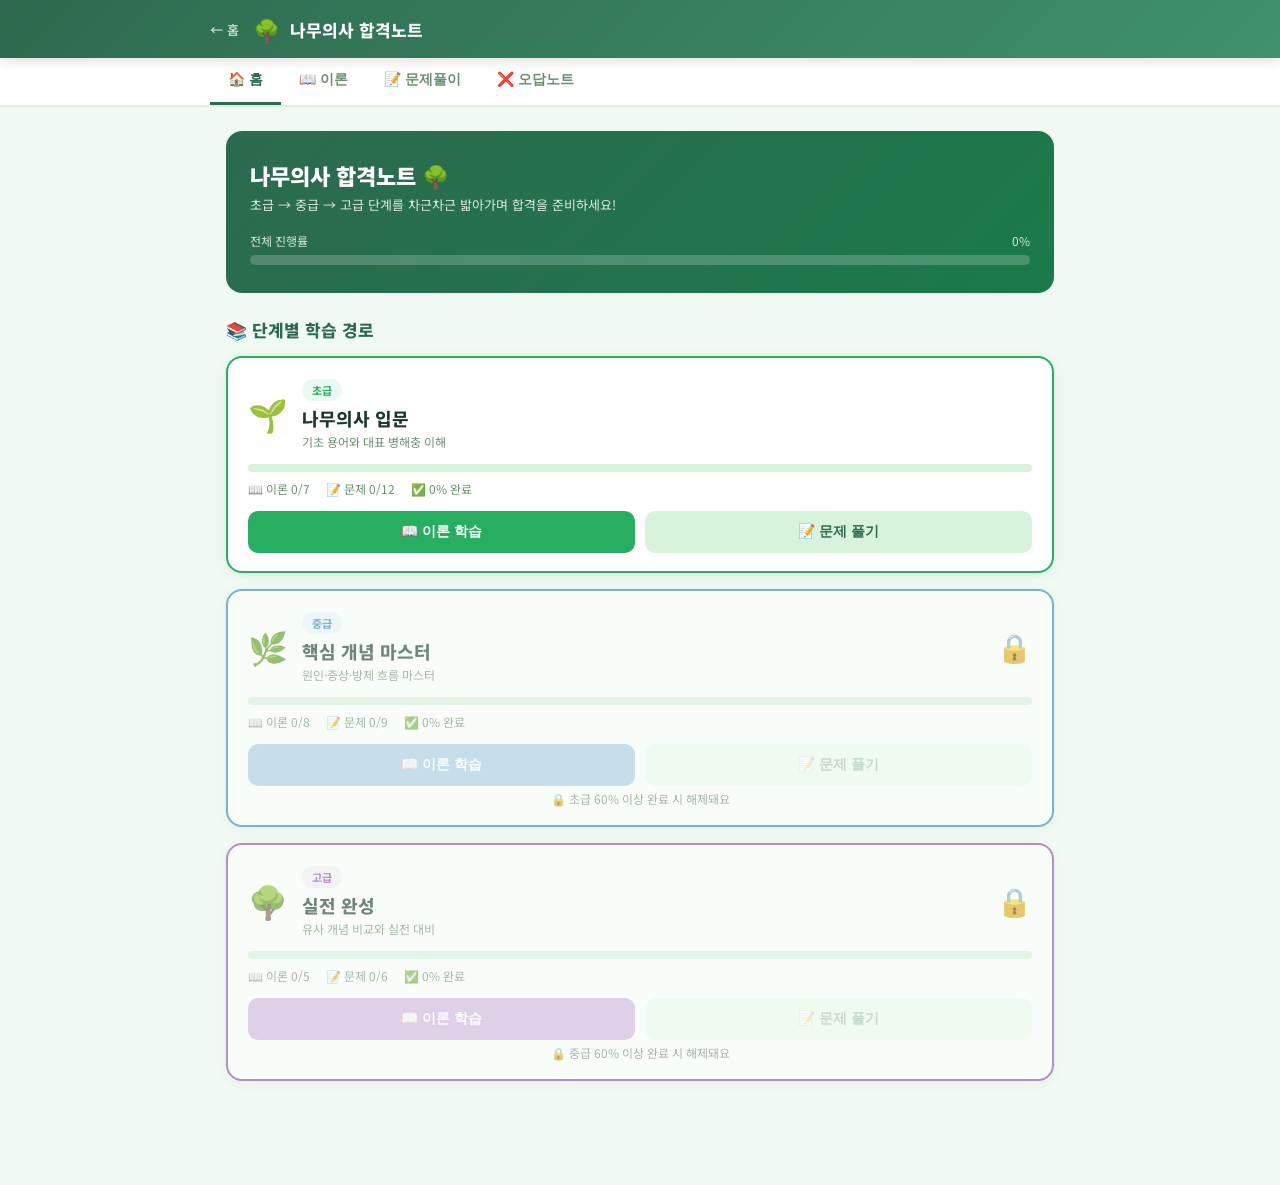
==== 나무의사/index.html @ 8e99fa30 "사이트 구조 개편: 허브 페이지 + 식물보호기능사 추가" ====
<!DOCTYPE html>
<html lang="ko">
<head>
  <meta charset="UTF-8">
  <meta name="viewport" content="width=device-width, initial-scale=1.0">
  <title>나무의사 합격노트 🌳</title>
  <link rel="preconnect" href="https://fonts.googleapis.com">
  <link rel="preconnect" href="https://fonts.gstatic.com" crossorigin>
  <link href="https://fonts.googleapis.com/css2?family=Noto+Sans+KR:wght@400;500;600;700;800;900&display=swap" rel="stylesheet">
  <link rel="stylesheet" href="styles.css">
</head>
<body>

<header>
  <div class="header-inner">
    <a href="../index.html" style="color:rgba(255,255,255,0.75);font-size:13px;font-weight:600;text-decoration:none;margin-right:4px">← 홈</a>
    <span class="logo">🌳</span>
    <h1>나무의사 합격노트</h1>
  </div>
</header>

<nav>
  <div class="nav-inner">
    <button data-page="home" class="active">🏠 홈</button>
    <button data-page="theory">📖 이론</button>
    <button data-page="quiz">📝 문제풀이</button>
    <button data-page="wrong">❌ 오답노트</button>
  </div>
</nav>

<main>

  <!-- ══ 홈 ══ -->
  <div id="page-home" class="page active">
    <div class="home-hero">
      <h2>나무의사 합격노트 🌳</h2>
      <p>초급 → 중급 → 고급 단계를 차근차근 밟아가며 합격을 준비하세요!</p>
      <div class="total-progress-wrap">
        <div class="total-progress-label">
          <span>전체 진행률</span>
          <span id="total-progress-pct">0%</span>
        </div>
        <div class="total-progress-bar">
          <div class="total-progress-fill" id="total-progress-fill" style="width:0%"></div>
        </div>
      </div>
    </div>

    <div class="section-title">📚 단계별 학습 경로</div>
    <div class="stages-grid" id="stages-grid"></div>
  </div>

  <!-- ══ 이론 ══ -->
  <div id="page-theory" class="page">
    <div id="theory-list-view">
      <div class="section-title">📖 이론 정리</div>
      <div class="filter-bar" id="theory-filter-bar"></div>
      <div class="theory-list" id="theory-list"></div>
    </div>
    <div id="theory-detail-view" style="display:none"></div>
  </div>

  <!-- ══ 문제풀이 ══ -->
  <div id="page-quiz" class="page">

    <div id="quiz-setup">
      <div class="section-title">📝 난이도 선택</div>
      <div class="quiz-level-tabs">
        <div class="quiz-level-tab sel-초급" data-level="초급" onclick="selectQuizLevel('초급')">
          <span class="tab-icon">🌱</span>초급
          <span class="tab-count">0문제</span>
        </div>
        <div class="quiz-level-tab" data-level="중급" onclick="selectQuizLevel('중급')">
          <span class="tab-icon">🌿</span>중급
          <span class="tab-count">0문제</span>
        </div>
        <div class="quiz-level-tab" data-level="고급" onclick="selectQuizLevel('고급')">
          <span class="tab-icon">🌳</span>고급
          <span class="tab-count">0문제</span>
        </div>
        <div class="quiz-level-tab" data-level="전체" onclick="selectQuizLevel('전체')">
          <span class="tab-icon">📚</span>전체
          <span class="tab-count">0문제</span>
        </div>
      </div>

      <div class="section-title">⚡ 풀이 방식</div>
      <div class="quiz-mode-grid">
        <div class="quiz-mode-btn" onclick="selectQuizMode('random', this)">
          <span class="mode-icon">🎲</span>
          <div class="mode-title">랜덤 10문제</div>
          <div class="mode-desc">무작위 출제</div>
        </div>
        <div class="quiz-mode-btn" onclick="selectQuizMode('all', this)">
          <span class="mode-icon">📚</span>
          <div class="mode-title">전체 풀기</div>
          <div class="mode-desc">선택 레벨 전체</div>
        </div>
        <div class="quiz-mode-btn" onclick="selectQuizMode('wrong', this)">
          <span class="mode-icon">❌</span>
          <div class="mode-title">오답만</div>
          <div class="mode-desc">틀린 문제 복습</div>
        </div>
      </div>

      <button id="start-quiz-btn" class="start-quiz-btn" onclick="startQuiz()" disabled>
        문제풀이 시작 →
      </button>
    </div>

    <!-- 문제 풀기 화면 -->
    <div id="quiz-player" class="quiz-player">
      <div class="quiz-progress-bar">
        <div class="quiz-progress-fill" id="quiz-progress-fill" style="width:0%"></div>
      </div>
      <div style="background:var(--white);border-radius:var(--radius);padding:22px;box-shadow:var(--shadow)">
        <div class="quiz-meta">
          <div style="display:flex;gap:8px;align-items:center">
            <span class="quiz-subject-tag" id="quiz-subject-tag"></span>
            <span id="quiz-level-tag" class="quiz-level-tag-small"></span>
          </div>
          <span class="quiz-num" id="quiz-num"></span>
        </div>
        <div class="quiz-question" id="quiz-question-text"></div>
        <div id="quiz-choices"></div>
        <div id="quiz-result-panel" class="quiz-result-panel"></div>
        <div class="quiz-action-row" id="quiz-action-row" style="display:none">
          <button class="view-theory-btn" id="view-theory-btn" style="display:none">📖 이론 보기</button>
          <button class="quiz-next-btn" id="quiz-next-btn">다음 문제 →</button>
        </div>
      </div>
    </div>

    <!-- 결과 화면 -->
    <div id="quiz-finish" class="quiz-finish">
      <div class="finish-card">
        <div class="finish-score" id="finish-score">0/0</div>
        <div class="finish-label" id="finish-pct">정답률 0%</div>
        <div class="finish-msg" id="finish-msg"></div>
        <div class="finish-actions">
          <button class="finish-btn primary" onclick="retryQuiz()">🔄 다시 풀기</button>
          <button class="finish-btn secondary" onclick="goTo('wrong');renderWrongNote()">❌ 오답 확인</button>
          <button class="finish-btn secondary" onclick="goTo('quiz');renderQuizSetup()">← 문제 선택</button>
        </div>
      </div>
    </div>

  </div>

  <!-- ══ 오답노트 ══ -->
  <div id="page-wrong" class="page">
    <div class="section-title">
      ❌ 오답노트
      <span id="wrong-count-badge" style="background:var(--wrong-bg);color:var(--wrong);font-size:12px;padding:3px 10px;border-radius:20px;font-weight:700"></span>
    </div>
    <div id="wrong-note-list"></div>
  </div>

</main>

<div id="toast" class="toast"></div>

<script src="data/theories.js"></script>
<script src="data/questions.js"></script>
<script src="app.js"></script>
</body>
</html>
---- 나무의사/styles.css ----
:root {
  --green-dark: #2d6a4f;
  --green-mid: #40916c;
  --green-light: #74c69d;
  --green-pale: #d8f3dc;
  --green-bg: #f0faf3;
  --text-dark: #1b3a2d;
  --text-mid: #40514e;
  --text-light: #6b8f71;
  --white: #ffffff;
  --shadow: 0 2px 12px rgba(45,106,79,0.10);
  --shadow-hover: 0 6px 24px rgba(45,106,79,0.18);
  --radius: 16px;
  --radius-sm: 10px;
  --correct: #2d6a4f;
  --wrong: #c0392b;
  --correct-bg: #d8f3dc;
  --wrong-bg: #fde8e8;
  --beginner: #27ae60;
  --intermediate: #2980b9;
  --advanced: #8e44ad;
  --beginner-bg: #eafaf1;
  --intermediate-bg: #ebf5fb;
  --advanced-bg: #f5eef8;
}

* { box-sizing: border-box; margin: 0; padding: 0; }

body {
  font-family: 'Noto Sans KR', sans-serif;
  background: var(--green-bg);
  color: var(--text-dark);
  min-height: 100vh;
}

/* ── Header ── */
header {
  background: linear-gradient(135deg, var(--green-dark) 0%, var(--green-mid) 100%);
  color: var(--white);
  padding: 0 24px;
  position: sticky;
  top: 0;
  z-index: 100;
  box-shadow: 0 2px 12px rgba(0,0,0,0.15);
}
.header-inner {
  max-width: 860px;
  margin: 0 auto;
  display: flex;
  align-items: center;
  gap: 10px;
  height: 58px;
}
.logo { font-size: 22px; }
header h1 { font-size: 17px; font-weight: 800; flex: 1; }

/* ── Nav ── */
nav {
  background: var(--white);
  border-bottom: 2px solid var(--green-pale);
  position: sticky;
  top: 58px;
  z-index: 99;
}
.nav-inner {
  max-width: 860px;
  margin: 0 auto;
  display: flex;
  overflow-x: auto;
  scrollbar-width: none;
}
.nav-inner::-webkit-scrollbar { display: none; }
nav button {
  padding: 13px 18px;
  border: none;
  background: none;
  color: var(--text-light);
  font-size: 14px;
  font-weight: 600;
  cursor: pointer;
  border-bottom: 3px solid transparent;
  transition: all .2s;
  white-space: nowrap;
}
nav button:hover { color: var(--green-mid); }
nav button.active { color: var(--green-dark); border-bottom-color: var(--green-dark); font-weight: 800; }

/* ── Main ── */
main { max-width: 860px; margin: 0 auto; padding: 24px 16px 80px; }
.page { display: none; }
.page.active { display: block; }

/* ── Section Title ── */
.section-title {
  font-size: 17px;
  font-weight: 800;
  color: var(--green-dark);
  margin-bottom: 14px;
  display: flex;
  align-items: center;
  gap: 8px;
}

/* ══════════════════════════════════
   HOME - 단계 진행
══════════════════════════════════ */
.home-hero {
  background: linear-gradient(135deg, var(--green-dark) 0%, #1a7a4a 100%);
  color: var(--white);
  border-radius: var(--radius);
  padding: 28px 24px;
  margin-bottom: 24px;
}
.home-hero h2 { font-size: 22px; font-weight: 900; margin-bottom: 4px; }
.home-hero p { opacity: .85; font-size: 13px; margin-bottom: 18px; }

.total-progress-wrap { margin-top: 4px; }
.total-progress-label { display: flex; justify-content: space-between; font-size: 12px; opacity: .8; margin-bottom: 6px; }
.total-progress-bar { background: rgba(255,255,255,0.2); border-radius: 10px; height: 10px; overflow: hidden; }
.total-progress-fill { background: var(--green-light); height: 100%; border-radius: 10px; transition: width .4s; }

/* 단계 카드들 */
.stages-grid { display: flex; flex-direction: column; gap: 16px; margin-bottom: 24px; }

.stage-card {
  background: var(--white);
  border-radius: var(--radius);
  box-shadow: var(--shadow);
  overflow: hidden;
  transition: box-shadow .2s, transform .2s;
  border: 2px solid transparent;
}
.stage-card:not(.locked):hover { box-shadow: var(--shadow-hover); transform: translateY(-2px); }
.stage-card.locked { opacity: .6; }
.stage-card.beginner { border-color: var(--beginner); }
.stage-card.intermediate { border-color: var(--intermediate); }
.stage-card.advanced { border-color: var(--advanced); }

.stage-header {
  padding: 18px 20px 14px;
  display: flex;
  align-items: center;
  gap: 14px;
}
.stage-icon { font-size: 32px; }
.stage-info { flex: 1; }
.stage-badge {
  display: inline-block;
  padding: 3px 10px;
  border-radius: 20px;
  font-size: 11px;
  font-weight: 700;
  margin-bottom: 4px;
}
.beginner .stage-badge { background: var(--beginner-bg); color: var(--beginner); }
.intermediate .stage-badge { background: var(--intermediate-bg); color: var(--intermediate); }
.advanced .stage-badge { background: var(--advanced-bg); color: var(--advanced); }

.stage-title { font-size: 18px; font-weight: 800; color: var(--text-dark); }
.stage-desc { font-size: 12px; color: var(--text-light); margin-top: 2px; }
.stage-lock-icon { font-size: 28px; }

.stage-body { padding: 0 20px 18px; }
.stage-progress-bar { background: var(--green-pale); border-radius: 8px; height: 8px; margin-bottom: 8px; overflow: hidden; }
.stage-progress-fill { height: 100%; border-radius: 8px; transition: width .4s; }
.beginner .stage-progress-fill { background: var(--beginner); }
.intermediate .stage-progress-fill { background: var(--intermediate); }
.advanced .stage-progress-fill { background: var(--advanced); }

.stage-stats { display: flex; gap: 16px; font-size: 12px; color: var(--text-light); margin-bottom: 14px; }
.stage-stats span { display: flex; align-items: center; gap: 4px; }

.stage-actions { display: flex; gap: 10px; }
.stage-btn {
  flex: 1;
  padding: 12px;
  border-radius: var(--radius-sm);
  border: none;
  font-size: 14px;
  font-weight: 700;
  cursor: pointer;
  transition: all .2s;
}
.stage-btn.primary-btn { color: var(--white); }
.beginner .stage-btn.primary-btn { background: var(--beginner); }
.intermediate .stage-btn.primary-btn { background: var(--intermediate); }
.advanced .stage-btn.primary-btn { background: var(--advanced); }
.stage-btn.secondary-btn { background: var(--green-pale); color: var(--green-dark); }
.stage-btn:hover { opacity: .88; transform: translateY(-1px); }
.stage-btn:disabled { opacity: .4; cursor: not-allowed; transform: none; }

.unlock-hint { font-size: 12px; color: var(--text-light); text-align: center; margin-top: 4px; }

/* ══════════════════════════════════
   THEORY
══════════════════════════════════ */
.filter-bar { display: flex; gap: 8px; flex-wrap: wrap; margin-bottom: 16px; }
.filter-btn {
  padding: 6px 14px;
  border: 2px solid var(--green-pale);
  border-radius: 20px;
  background: var(--white);
  color: var(--text-mid);
  font-size: 12px;
  font-weight: 700;
  cursor: pointer;
  transition: all .18s;
}
.filter-btn:hover, .filter-btn.active { background: var(--green-dark); color: var(--white); border-color: var(--green-dark); }
.filter-btn.level-btn-초급.active { background: var(--beginner); border-color: var(--beginner); }
.filter-btn.level-btn-중급.active { background: var(--intermediate); border-color: var(--intermediate); }
.filter-btn.level-btn-고급.active { background: var(--advanced); border-color: var(--advanced); }

.theory-list { display: flex; flex-direction: column; gap: 10px; }
.theory-card {
  background: var(--white);
  border-radius: var(--radius);
  padding: 18px 20px;
  box-shadow: var(--shadow);
  cursor: pointer;
  border-left: 5px solid var(--green-light);
  transition: all .2s;
  display: flex;
  align-items: flex-start;
  gap: 14px;
}
.theory-card.read { border-left-color: var(--green-light); }
.theory-card.level-초급 { border-left-color: var(--beginner); }
.theory-card.level-중급 { border-left-color: var(--intermediate); }
.theory-card.level-고급 { border-left-color: var(--advanced); }
.theory-card:hover { box-shadow: var(--shadow-hover); transform: translateX(3px); }
.theory-card-info { flex: 1; }
.theory-card-meta { display: flex; gap: 8px; align-items: center; margin-bottom: 5px; }
.level-tag {
  font-size: 10px;
  font-weight: 700;
  padding: 2px 8px;
  border-radius: 20px;
}
.level-tag.초급 { background: var(--beginner-bg); color: var(--beginner); }
.level-tag.중급 { background: var(--intermediate-bg); color: var(--intermediate); }
.level-tag.고급 { background: var(--advanced-bg); color: var(--advanced); }
.subject-tag-small { font-size: 10px; color: var(--text-light); font-weight: 600; }
.theory-card-title { font-size: 16px; font-weight: 700; margin-bottom: 4px; }
.theory-card-summary { font-size: 12px; color: var(--text-light); }
.theory-card-keywords { display: flex; gap: 6px; flex-wrap: wrap; margin-top: 8px; }
.keyword-tag { background: var(--green-pale); color: var(--green-dark); border-radius: 20px; padding: 2px 9px; font-size: 10px; font-weight: 600; }
.read-badge { font-size: 14px; }

/* Theory Detail */
.back-btn {
  display: inline-flex; align-items: center; gap: 6px;
  background: none; border: none;
  color: var(--green-dark); font-size: 14px; font-weight: 600;
  cursor: pointer; padding: 8px 0; margin-bottom: 16px;
}
.back-btn:hover { color: var(--green-mid); }

.theory-detail-card { background: var(--white); border-radius: var(--radius); padding: 28px; box-shadow: var(--shadow); }
.theory-detail-meta { display: flex; gap: 8px; align-items: center; margin-bottom: 8px; }
.theory-detail-title { font-size: 22px; font-weight: 800; margin-bottom: 20px; }

.illustration-wrap { margin-bottom: 20px; display: flex; justify-content: center; }

.theory-section { margin-bottom: 20px; }
.theory-section h4 {
  font-size: 13px; font-weight: 700; color: var(--green-dark);
  background: var(--green-pale); padding: 6px 12px;
  border-radius: var(--radius-sm); margin-bottom: 10px; display: inline-block;
}
.theory-section ul { padding-left: 18px; }
.theory-section li { margin-bottom: 6px; font-size: 14px; line-height: 1.7; color: var(--text-mid); }
.theory-section p { font-size: 14px; line-height: 1.7; color: var(--text-mid); }
.formula {
  background: var(--green-pale); border-left: 4px solid var(--green-mid);
  padding: 12px 16px; border-radius: 0 var(--radius-sm) var(--radius-sm) 0;
  font-family: monospace; font-size: 14px; color: var(--green-dark); font-weight: 600;
}
.compare-table { width: 100%; border-collapse: collapse; font-size: 13px; margin-top: 8px; }
.compare-table th { background: var(--green-dark); color: var(--white); padding: 10px 12px; text-align: left; font-weight: 700; }
.compare-table td { padding: 9px 12px; border-bottom: 1px solid var(--green-pale); color: var(--text-mid); }
.compare-table tr:hover td { background: var(--green-bg); }

.related-quiz-btn {
  display: inline-flex; align-items: center; gap: 8px;
  margin-top: 24px; background: var(--green-dark);
  color: var(--white); border: none; border-radius: var(--radius-sm);
  padding: 12px 22px; font-size: 14px; font-weight: 700;
  cursor: pointer; transition: all .2s;
}
.related-quiz-btn:hover { background: var(--green-mid); }

/* ══════════════════════════════════
   QUIZ
══════════════════════════════════ */
/* Setup */
.quiz-level-tabs { display: flex; gap: 8px; margin-bottom: 20px; flex-wrap: wrap; }
.quiz-level-tab {
  flex: 1; min-width: 100px;
  padding: 14px 12px; border-radius: var(--radius-sm);
  border: 2px solid var(--green-pale); background: var(--white);
  text-align: center; cursor: pointer; transition: all .2s;
  font-size: 14px; font-weight: 700; color: var(--text-mid);
}
.quiz-level-tab.sel-초급 { background: var(--beginner-bg); border-color: var(--beginner); color: var(--beginner); }
.quiz-level-tab.sel-중급 { background: var(--intermediate-bg); border-color: var(--intermediate); color: var(--intermediate); }
.quiz-level-tab.sel-고급 { background: var(--advanced-bg); border-color: var(--advanced); color: var(--advanced); }
.quiz-level-tab.sel-전체 { background: var(--green-pale); border-color: var(--green-dark); color: var(--green-dark); }
.quiz-level-tab .tab-icon { font-size: 22px; display: block; margin-bottom: 4px; }
.quiz-level-tab .tab-count { font-size: 11px; opacity: .7; display: block; margin-top: 2px; font-weight: 400; }

.quiz-mode-grid { display: grid; grid-template-columns: repeat(auto-fill, minmax(150px,1fr)); gap: 10px; margin-bottom: 20px; }
.quiz-mode-btn {
  background: var(--white); border: 2px solid var(--green-pale);
  border-radius: var(--radius-sm); padding: 16px 12px;
  cursor: pointer; text-align: center; transition: all .2s;
}
.quiz-mode-btn:hover, .quiz-mode-btn.selected { border-color: var(--green-dark); background: var(--green-pale); }
.quiz-mode-btn .mode-icon { font-size: 26px; margin-bottom: 8px; display: block; }
.quiz-mode-btn .mode-title { font-size: 13px; font-weight: 700; color: var(--green-dark); }
.quiz-mode-btn .mode-desc { font-size: 11px; color: var(--text-light); margin-top: 3px; }

.start-quiz-btn {
  width: 100%; background: var(--green-dark); color: var(--white);
  border: none; border-radius: var(--radius); padding: 16px;
  font-size: 16px; font-weight: 800; cursor: pointer; transition: all .2s;
}
.start-quiz-btn:hover { background: var(--green-mid); }
.start-quiz-btn:disabled { opacity: .4; cursor: not-allowed; }

/* Player */
.quiz-player { display: none; }
.quiz-player.active { display: block; }

.quiz-progress-bar { background: var(--green-pale); border-radius: 10px; height: 8px; margin-bottom: 20px; overflow: hidden; }
.quiz-progress-fill { height: 100%; border-radius: 10px; transition: width .3s; background: var(--green-mid); }

.quiz-meta { display: flex; justify-content: space-between; align-items: center; margin-bottom: 6px; }
.quiz-subject-tag { background: var(--green-pale); color: var(--green-dark); border-radius: 20px; padding: 4px 12px; font-size: 11px; font-weight: 700; }
.quiz-level-tag-small { border-radius: 20px; padding: 4px 10px; font-size: 11px; font-weight: 700; }
.quiz-level-tag-small.초급 { background: var(--beginner-bg); color: var(--beginner); }
.quiz-level-tag-small.중급 { background: var(--intermediate-bg); color: var(--intermediate); }
.quiz-level-tag-small.고급 { background: var(--advanced-bg); color: var(--advanced); }
.quiz-num { font-size: 12px; color: var(--text-light); font-weight: 600; }

.quiz-question {
  font-size: 16px; font-weight: 700; line-height: 1.65;
  color: var(--text-dark); margin-bottom: 20px; padding: 18px;
  background: var(--green-bg); border-radius: var(--radius-sm);
  border-left: 4px solid var(--green-mid);
}

/* O/X 버튼 */
.ox-choices { display: grid; grid-template-columns: 1fr 1fr; gap: 12px; margin-bottom: 4px; }
.ox-btn {
  border: 3px solid var(--green-pale); border-radius: var(--radius);
  padding: 24px; text-align: center; cursor: pointer;
  font-size: 36px; font-weight: 900; background: var(--white);
  transition: all .2s;
}
.ox-btn:hover:not(:disabled) { transform: scale(1.04); }
.ox-btn.ox-o { color: #e74c3c; }
.ox-btn.ox-x { color: #2980b9; }
.ox-btn.ox-o:hover:not(:disabled) { border-color: #e74c3c; background: #fde8e8; }
.ox-btn.ox-x:hover:not(:disabled) { border-color: #2980b9; background: #ebf5fb; }
.ox-btn.correct { background: var(--correct-bg) !important; border-color: var(--correct) !important; }
.ox-btn.wrong { background: var(--wrong-bg) !important; border-color: var(--wrong) !important; }
.ox-btn:disabled { cursor: default; }

/* 일반 선택지 */
.choices { display: flex; flex-direction: column; gap: 9px; }
.choice-btn {
  background: var(--white); border: 2px solid var(--green-pale);
  border-radius: var(--radius-sm); padding: 13px 16px;
  text-align: left; cursor: pointer; font-size: 14px; color: var(--text-mid);
  transition: all .18s; display: flex; align-items: flex-start;
  gap: 10px; line-height: 1.5;
}
.choice-btn:hover:not(:disabled) { border-color: var(--green-mid); background: var(--green-pale); }
.choice-num {
  background: var(--green-pale); color: var(--green-dark); border-radius: 50%;
  width: 24px; height: 24px; display: flex; align-items: center; justify-content: center;
  font-size: 12px; font-weight: 700; flex-shrink: 0; margin-top: 1px;
}
.choice-btn.correct { background: var(--correct-bg); border-color: var(--correct); color: var(--correct); }
.choice-btn.correct .choice-num { background: var(--correct); color: var(--white); }
.choice-btn.wrong { background: var(--wrong-bg); border-color: var(--wrong); color: var(--wrong); }
.choice-btn.wrong .choice-num { background: var(--wrong); color: var(--white); }
.choice-btn:disabled { cursor: default; }

/* Result panel */
.quiz-result-panel { display: none; margin-top: 18px; padding: 18px; border-radius: var(--radius-sm); }
.quiz-result-panel.correct { background: var(--correct-bg); border: 2px solid var(--correct); }
.quiz-result-panel.wrong { background: var(--wrong-bg); border: 2px solid var(--wrong); }
.quiz-result-panel.active { display: block; }
.result-label { font-size: 16px; font-weight: 800; margin-bottom: 8px; }
.result-label.correct { color: var(--correct); }
.result-label.wrong { color: var(--wrong); }
.result-explanation { font-size: 14px; line-height: 1.7; color: var(--text-mid); }

.quiz-action-row { display: flex; gap: 10px; margin-top: 14px; flex-wrap: wrap; }
.quiz-next-btn { flex: 1; min-width: 120px; background: var(--green-dark); color: var(--white); border: none; border-radius: var(--radius-sm); padding: 13px; font-size: 15px; font-weight: 700; cursor: pointer; transition: all .2s; }
.quiz-next-btn:hover { background: var(--green-mid); }
.view-theory-btn { background: var(--white); border: 2px solid var(--green-mid); color: var(--green-dark); border-radius: var(--radius-sm); padding: 13px 14px; font-size: 13px; font-weight: 600; cursor: pointer; transition: all .2s; }
.view-theory-btn:hover { background: var(--green-pale); }

/* Finish */
.quiz-finish { display: none; text-align: center; }
.quiz-finish.active { display: block; }
.finish-card { background: var(--white); border-radius: var(--radius); padding: 40px 24px; box-shadow: var(--shadow); }
.finish-score { font-size: 56px; font-weight: 900; color: var(--green-dark); }
.finish-label { font-size: 16px; color: var(--text-light); margin-bottom: 8px; }
.finish-msg { font-size: 14px; color: var(--text-mid); margin-bottom: 28px; line-height: 1.6; }
.finish-actions { display: flex; gap: 10px; justify-content: center; flex-wrap: wrap; }
.finish-btn { padding: 12px 24px; border-radius: var(--radius-sm); font-size: 14px; font-weight: 700; cursor: pointer; border: 2px solid var(--green-dark); transition: all .2s; }
.finish-btn.primary { background: var(--green-dark); color: var(--white); }
.finish-btn.primary:hover { background: var(--green-mid); border-color: var(--green-mid); }
.finish-btn.secondary { background: var(--white); color: var(--green-dark); }
.finish-btn.secondary:hover { background: var(--green-pale); }

/* ══════════════════════════════════
   WRONG NOTE
══════════════════════════════════ */
.wrong-note-empty { text-align: center; padding: 60px 20px; color: var(--text-light); }
.wrong-note-empty .empty-icon { font-size: 52px; margin-bottom: 12px; }

.wrong-note-list { display: flex; flex-direction: column; gap: 12px; }
.wrong-note-card { background: var(--white); border-radius: var(--radius); padding: 18px 20px; box-shadow: var(--shadow); border-left: 5px solid var(--wrong); }
.wrong-note-meta { display: flex; justify-content: space-between; align-items: center; margin-bottom: 10px; flex-wrap: wrap; gap: 6px; }
.wrong-note-subject { background: var(--wrong-bg); color: var(--wrong); border-radius: 20px; padding: 3px 10px; font-size: 11px; font-weight: 700; }
.wrong-note-date { font-size: 11px; color: var(--text-light); }
.wrong-note-q { font-size: 14px; font-weight: 600; color: var(--text-dark); margin-bottom: 8px; line-height: 1.5; }
.wrong-note-answers { font-size: 13px; color: var(--text-mid); line-height: 1.7; }
.retry-btn { display: inline-flex; align-items: center; gap: 6px; margin-top: 12px; background: none; border: 2px solid var(--green-mid); color: var(--green-dark); border-radius: var(--radius-sm); padding: 7px 14px; font-size: 13px; font-weight: 700; cursor: pointer; transition: all .18s; }
.retry-btn:hover { background: var(--green-pale); }
.clear-wrong-btn { background: var(--white); border: 2px solid var(--wrong); color: var(--wrong); border-radius: var(--radius-sm); padding: 9px 18px; font-size: 13px; font-weight: 700; cursor: pointer; transition: all .2s; margin-bottom: 16px; }
.clear-wrong-btn:hover { background: var(--wrong-bg); }

/* ── Toast ── */
.toast {
  position: fixed; bottom: 24px; left: 50%;
  transform: translateX(-50%) translateY(20px);
  background: var(--text-dark); color: var(--white);
  padding: 12px 24px; border-radius: 30px;
  font-size: 14px; font-weight: 600; opacity: 0;
  transition: all .3s; z-index: 999; pointer-events: none; white-space: nowrap;
}
.toast.show { opacity: 1; transform: translateX(-50%) translateY(0); }

/* ── Responsive ── */
@media (max-width: 500px) {
  .quiz-level-tabs { gap: 6px; }
  .quiz-level-tab { min-width: 70px; font-size: 12px; }
  .finish-score { font-size: 44px; }
  .ox-btn { font-size: 28px; padding: 18px; }
}
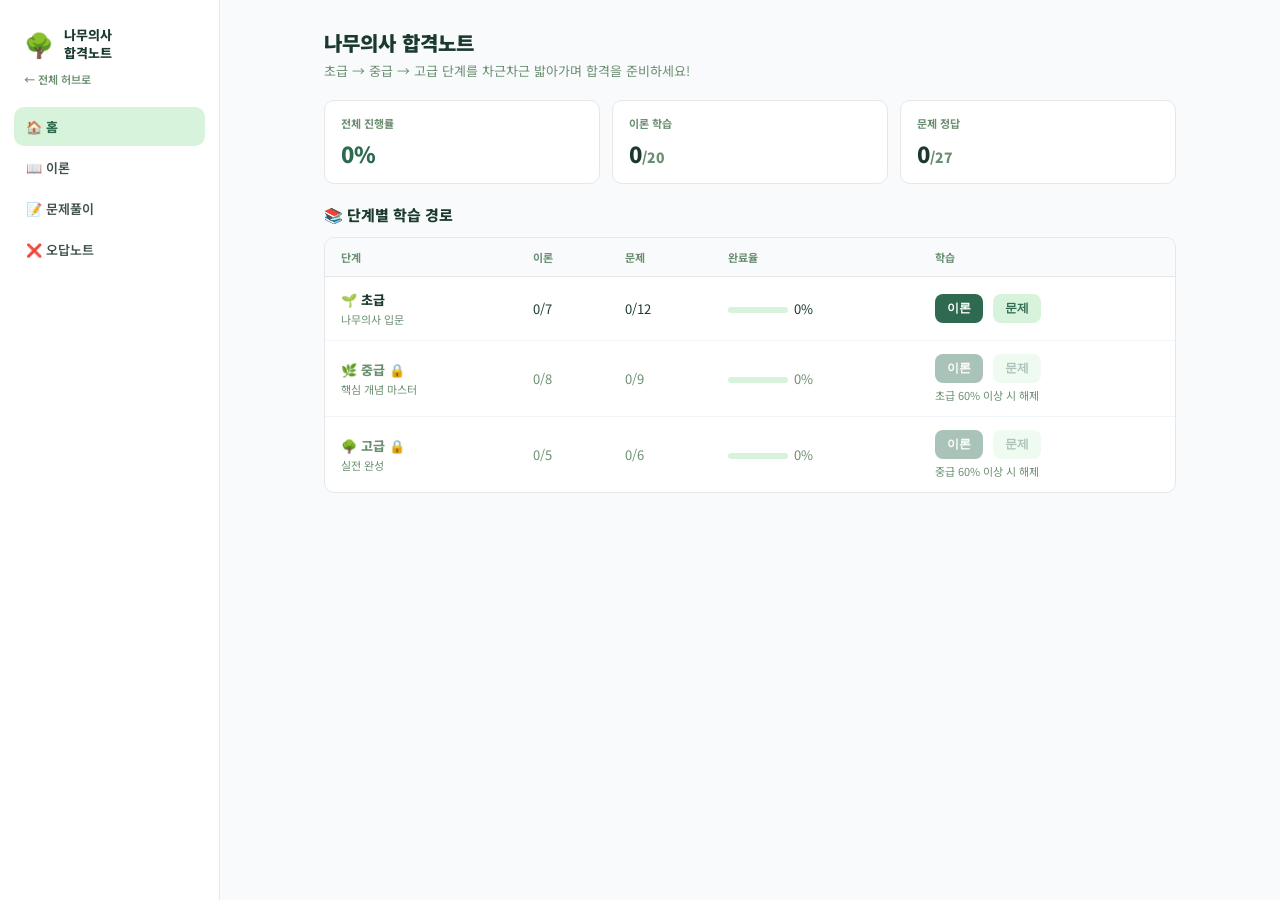
==== commit 59ba7f45: "전 사이트 대시보드 스타일 리디자인 (좌측 사이드바 + 담담한 화이트 배경 + 표 중심 통계) 허브·기능사·산업기사·나무의사 4개 화면 모두 상단 헤더/네비 → 좌측 사이드바로 전" ====
--- a/나무의사/index.html
+++ b/나무의사/index.html
@@ -11,43 +11,31 @@
 </head>
 <body>
 
-<header>
-  <div class="header-inner">
-    <a href="../index.html" style="color:rgba(255,255,255,0.75);font-size:13px;font-weight:600;text-decoration:none;margin-right:4px">← 홈</a>
-    <span class="logo">🌳</span>
-    <h1>나무의사 합격노트</h1>
-  </div>
-</header>
-
-<nav>
-  <div class="nav-inner">
+<div class="app-shell">
+<aside class="sidebar">
+  <div class="sidebar-brand"><span class="logo">🌳</span><span class="name">나무의사<br>합격노트</span></div>
+  <a class="sidebar-back" href="../index.html">← 전체 허브로</a>
+  <nav>
     <button data-page="home" class="active">🏠 홈</button>
     <button data-page="theory">📖 이론</button>
     <button data-page="quiz">📝 문제풀이</button>
     <button data-page="wrong">❌ 오답노트</button>
-  </div>
-</nav>
-
+  </nav>
+</aside>
+<div class="main-content">
 <main>
 
   <!-- ══ 홈 ══ -->
   <div id="page-home" class="page active">
-    <div class="home-hero">
-      <h2>나무의사 합격노트 🌳</h2>
+    <div class="page-title-row">
+      <h2>나무의사 합격노트</h2>
       <p>초급 → 중급 → 고급 단계를 차근차근 밟아가며 합격을 준비하세요!</p>
-      <div class="total-progress-wrap">
-        <div class="total-progress-label">
-          <span>전체 진행률</span>
-          <span id="total-progress-pct">0%</span>
-        </div>
-        <div class="total-progress-bar">
-          <div class="total-progress-fill" id="total-progress-fill" style="width:0%"></div>
-        </div>
-      </div>
     </div>
 
+    <div class="stat-row" id="stat-row"></div>
+
     <div class="section-title">📚 단계별 학습 경로</div>
-    <div class="stages-grid" id="stages-grid"></div>
+    <div id="stages-grid"></div>
   </div>
 
   <!-- ══ 이론 ══ -->
@@ -157,6 +145,8 @@
   </div>
 
 </main>
+</div>
+</div>
 
 <div id="toast" class="toast"></div>
 
--- a/나무의사/styles.css
+++ b/나무의사/styles.css
@@ -28,168 +28,131 @@
 
 body {
   font-family: 'Noto Sans KR', sans-serif;
-  background: var(--green-bg);
+  background: #f8fafc;
   color: var(--text-dark);
   min-height: 100vh;
 }
 
-/* ── Header ── */
-header {
-  background: linear-gradient(135deg, var(--green-dark) 0%, var(--green-mid) 100%);
-  color: var(--white);
-  padding: 0 24px;
+.logo { font-size: 22px; }
+
+/* ── App Shell: Sidebar Dashboard Layout ── */
+.app-shell { display: flex; min-height: 100vh; align-items: stretch; }
+
+.sidebar {
+  width: 220px;
+  flex-shrink: 0;
+  background: var(--white);
+  border-right: 1px solid #e5e7eb;
+  padding: 22px 14px;
+  display: flex;
+  flex-direction: column;
+  gap: 4px;
   position: sticky;
   top: 0;
-  z-index: 100;
-  box-shadow: 0 2px 12px rgba(0,0,0,0.15);
-}
-.header-inner {
-  max-width: 860px;
-  margin: 0 auto;
-  display: flex;
-  align-items: center;
-  gap: 10px;
-  height: 58px;
-}
-.logo { font-size: 22px; }
-header h1 { font-size: 17px; font-weight: 800; flex: 1; }
-
-/* ── Nav ── */
-nav {
-  background: var(--white);
-  border-bottom: 2px solid var(--green-pale);
-  position: sticky;
-  top: 58px;
-  z-index: 99;
-}
-.nav-inner {
-  max-width: 860px;
-  margin: 0 auto;
-  display: flex;
-  overflow-x: auto;
-  scrollbar-width: none;
-}
-.nav-inner::-webkit-scrollbar { display: none; }
-nav button {
-  padding: 13px 18px;
-  border: none;
-  background: none;
-  color: var(--text-light);
-  font-size: 14px;
-  font-weight: 600;
-  cursor: pointer;
-  border-bottom: 3px solid transparent;
-  transition: all .2s;
-  white-space: nowrap;
-}
-nav button:hover { color: var(--green-mid); }
-nav button.active { color: var(--green-dark); border-bottom-color: var(--green-dark); font-weight: 800; }
+  align-self: flex-start;
+  height: 100vh;
+  overflow-y: auto;
+}
+.sidebar-brand { display: flex; align-items: center; gap: 10px; padding: 4px 10px 6px; }
+.sidebar-brand .logo { font-size: 24px; }
+.sidebar-brand .name { font-size: 13px; font-weight: 800; color: var(--text-dark); line-height: 1.35; }
+.sidebar-back {
+  font-size: 11px; color: var(--text-light); text-decoration: none;
+  padding: 0 10px 16px; display: block; font-weight: 600;
+}
+.sidebar-back:hover { color: var(--green-dark); }
+.sidebar nav { display: flex; flex-direction: column; gap: 2px; }
+.sidebar nav button, .sidebar nav a {
+  display: flex; align-items: center; gap: 10px; width: 100%; text-align: left;
+  padding: 10px 12px; border-radius: var(--radius-sm); border: none; background: transparent;
+  font-family: inherit; font-size: 13px; font-weight: 600; color: var(--text-mid); cursor: pointer;
+  text-decoration: none; transition: background .15s, color .15s;
+}
+.sidebar nav button:hover, .sidebar nav a:hover { background: var(--green-bg); color: var(--green-dark); }
+.sidebar nav button.active { background: var(--green-pale); color: var(--green-dark); font-weight: 800; }
+
+.main-content { flex: 1; min-width: 0; }
 
 /* ── Main ── */
-main { max-width: 860px; margin: 0 auto; padding: 24px 16px 80px; }
+main { max-width: 900px; margin: 0 auto; padding: 28px 24px 80px; }
 .page { display: none; }
 .page.active { display: block; }
 
+.page-title-row { margin-bottom: 20px; }
+.page-title-row h2 { font-size: 20px; font-weight: 900; color: var(--text-dark); margin-bottom: 4px; }
+.page-title-row p { font-size: 13px; color: var(--text-light); }
+
 /* ── Section Title ── */
 .section-title {
-  font-size: 17px;
+  font-size: 15px;
   font-weight: 800;
-  color: var(--green-dark);
-  margin-bottom: 14px;
+  color: var(--text-dark);
+  margin-bottom: 12px;
   display: flex;
   align-items: center;
   gap: 8px;
 }
 
+.info-link-card {
+  display: flex; align-items: center; gap: 10px; background: var(--white);
+  border: 1px solid #e5e7eb; border-radius: var(--radius-sm); padding: 14px 18px;
+  margin-bottom: 20px; text-decoration: none; color: var(--text-dark); font-size: 13px; font-weight: 700;
+}
+.info-link-card span { margin-left: auto; color: var(--text-light); font-weight: 500; font-size: 12px; }
+.info-box {
+  background: var(--white); border: 1px solid #e5e7eb; border-radius: var(--radius-sm);
+  padding: 16px 18px; font-size: 13px; color: var(--text-mid); line-height: 1.8;
+}
+
 /* ══════════════════════════════════
-   HOME - 단계 진행
+   HOME - 통계 타일 + 단계 표
 ══════════════════════════════════ */
-.home-hero {
-  background: linear-gradient(135deg, var(--green-dark) 0%, #1a7a4a 100%);
-  color: var(--white);
-  border-radius: var(--radius);
-  padding: 28px 24px;
-  margin-bottom: 24px;
-}
-.home-hero h2 { font-size: 22px; font-weight: 900; margin-bottom: 4px; }
-.home-hero p { opacity: .85; font-size: 13px; margin-bottom: 18px; }
-
-.total-progress-wrap { margin-top: 4px; }
-.total-progress-label { display: flex; justify-content: space-between; font-size: 12px; opacity: .8; margin-bottom: 6px; }
-.total-progress-bar { background: rgba(255,255,255,0.2); border-radius: 10px; height: 10px; overflow: hidden; }
-.total-progress-fill { background: var(--green-light); height: 100%; border-radius: 10px; transition: width .4s; }
-
-/* 단계 카드들 */
-.stages-grid { display: flex; flex-direction: column; gap: 16px; margin-bottom: 24px; }
-
-.stage-card {
-  background: var(--white);
-  border-radius: var(--radius);
-  box-shadow: var(--shadow);
-  overflow: hidden;
-  transition: box-shadow .2s, transform .2s;
-  border: 2px solid transparent;
-}
-.stage-card:not(.locked):hover { box-shadow: var(--shadow-hover); transform: translateY(-2px); }
-.stage-card.locked { opacity: .6; }
-.stage-card.beginner { border-color: var(--beginner); }
-.stage-card.intermediate { border-color: var(--intermediate); }
-.stage-card.advanced { border-color: var(--advanced); }
-
-.stage-header {
-  padding: 18px 20px 14px;
-  display: flex;
-  align-items: center;
-  gap: 14px;
-}
-.stage-icon { font-size: 32px; }
-.stage-info { flex: 1; }
-.stage-badge {
-  display: inline-block;
-  padding: 3px 10px;
-  border-radius: 20px;
-  font-size: 11px;
-  font-weight: 700;
-  margin-bottom: 4px;
-}
-.beginner .stage-badge { background: var(--beginner-bg); color: var(--beginner); }
-.intermediate .stage-badge { background: var(--intermediate-bg); color: var(--intermediate); }
-.advanced .stage-badge { background: var(--advanced-bg); color: var(--advanced); }
-
-.stage-title { font-size: 18px; font-weight: 800; color: var(--text-dark); }
-.stage-desc { font-size: 12px; color: var(--text-light); margin-top: 2px; }
-.stage-lock-icon { font-size: 28px; }
-
-.stage-body { padding: 0 20px 18px; }
-.stage-progress-bar { background: var(--green-pale); border-radius: 8px; height: 8px; margin-bottom: 8px; overflow: hidden; }
-.stage-progress-fill { height: 100%; border-radius: 8px; transition: width .4s; }
-.beginner .stage-progress-fill { background: var(--beginner); }
-.intermediate .stage-progress-fill { background: var(--intermediate); }
-.advanced .stage-progress-fill { background: var(--advanced); }
-
-.stage-stats { display: flex; gap: 16px; font-size: 12px; color: var(--text-light); margin-bottom: 14px; }
-.stage-stats span { display: flex; align-items: center; gap: 4px; }
-
-.stage-actions { display: flex; gap: 10px; }
-.stage-btn {
-  flex: 1;
-  padding: 12px;
-  border-radius: var(--radius-sm);
-  border: none;
-  font-size: 14px;
-  font-weight: 700;
-  cursor: pointer;
-  transition: all .2s;
-}
-.stage-btn.primary-btn { color: var(--white); }
-.beginner .stage-btn.primary-btn { background: var(--beginner); }
-.intermediate .stage-btn.primary-btn { background: var(--intermediate); }
-.advanced .stage-btn.primary-btn { background: var(--advanced); }
-.stage-btn.secondary-btn { background: var(--green-pale); color: var(--green-dark); }
-.stage-btn:hover { opacity: .88; transform: translateY(-1px); }
-.stage-btn:disabled { opacity: .4; cursor: not-allowed; transform: none; }
-
-.unlock-hint { font-size: 12px; color: var(--text-light); text-align: center; margin-top: 4px; }
+.stat-row { display: flex; gap: 12px; flex-wrap: wrap; margin-bottom: 20px; }
+.stat-tile {
+  flex: 1; min-width: 130px; background: var(--white); border: 1px solid #e5e7eb;
+  border-radius: var(--radius-sm); padding: 14px 16px;
+}
+.stat-tile .stat-label { font-size: 11px; color: var(--text-light); font-weight: 700; margin-bottom: 6px; }
+.stat-tile .stat-value { font-size: 22px; font-weight: 900; color: var(--text-dark); }
+.stat-tile .stat-value.accent { color: var(--green-dark); }
+
+.stage-table-wrap {
+  background: var(--white); border: 1px solid #e5e7eb; border-radius: var(--radius-sm);
+  overflow: hidden; margin-bottom: 20px; overflow-x: auto;
+}
+.stage-table { width: 100%; border-collapse: collapse; font-size: 13px; }
+.stage-table th {
+  text-align: left; padding: 11px 16px; background: #f8fafc; color: var(--text-light);
+  font-size: 11px; font-weight: 700; border-bottom: 1px solid #e5e7eb; white-space: nowrap;
+}
+.stage-table td { padding: 13px 16px; border-bottom: 1px solid #f1f5f9; color: var(--text-dark); vertical-align: middle; white-space: nowrap; }
+.stage-table tr:last-child td { border-bottom: none; }
+.stage-table tr.locked td { color: var(--text-light); }
+.stage-name-cell { font-weight: 800; }
+.mini-bar { width: 60px; height: 6px; background: var(--green-pale); border-radius: 4px; overflow: hidden; display: inline-block; vertical-align: middle; margin-right: 6px; }
+.mini-bar-fill { display: block; height: 100%; background: var(--green-mid); }
+.table-btn {
+  padding: 6px 12px; border-radius: 8px; border: none; font-size: 12px; font-weight: 700;
+  cursor: pointer; margin-right: 6px;
+}
+.table-btn.primary { background: var(--green-dark); color: #fff; }
+.table-btn.secondary { background: var(--green-pale); color: var(--green-dark); }
+.table-btn:disabled { opacity: .4; cursor: not-allowed; }
+.table-btn:hover:not(:disabled) { opacity: .88; }
+
+@media (max-width: 860px) {
+  .app-shell { flex-direction: column; }
+  .sidebar {
+    width: 100%; height: auto; position: static; flex-direction: row;
+    overflow-x: auto; border-right: none; border-bottom: 1px solid #e5e7eb; padding: 10px 12px;
+  }
+  .sidebar-brand, .sidebar-back { display: none; }
+  .sidebar nav { flex-direction: row; gap: 6px; }
+  .sidebar nav button, .sidebar nav a { white-space: nowrap; }
+  main { padding: 18px 16px 70px; }
+  .stage-table { font-size: 12px; }
+  .stage-table th, .stage-table td { padding: 10px 8px; }
+}
 
 /* ══════════════════════════════════
    THEORY
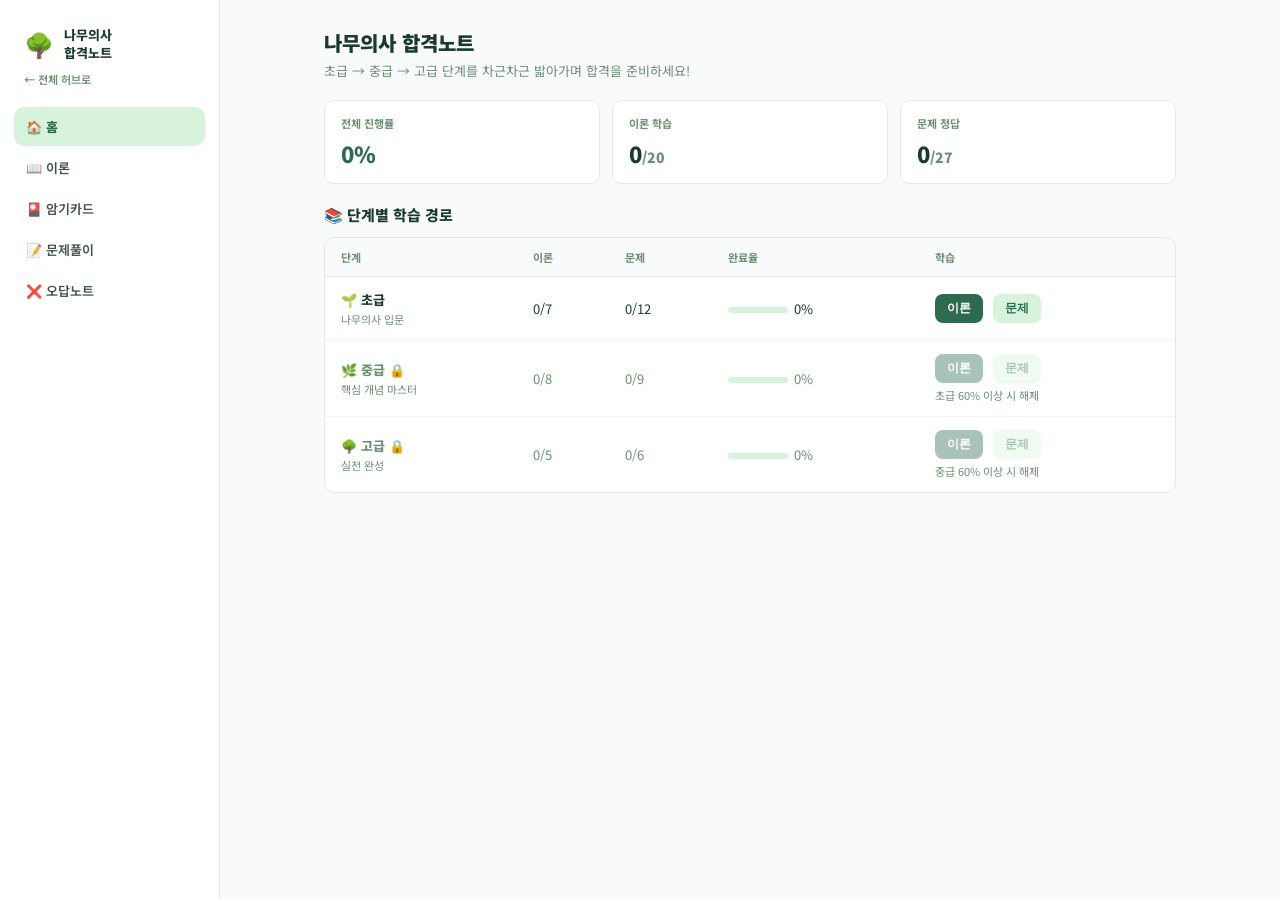
==== commit a5ad556a: "암기법 기능 대폭 강화: 두문자 암기·연상 스토리·플래시카드 모드 (3모듈 전체) - 모든 이론(기능사41+산업기사54+나무의사20=115개)에 두문자 암기법(acronym) 신규" ====
--- a/나무의사/index.html
+++ b/나무의사/index.html
@@ -18,6 +18,7 @@
   <nav>
     <button data-page="home" class="active">🏠 홈</button>
     <button data-page="theory">📖 이론</button>
+    <button data-page="flashcard">🎴 암기카드</button>
     <button data-page="quiz">📝 문제풀이</button>
     <button data-page="wrong">❌ 오답노트</button>
   </nav>
@@ -46,6 +47,14 @@
       <div class="theory-list" id="theory-list"></div>
     </div>
     <div id="theory-detail-view" style="display:none"></div>
+  </div>
+
+  <!-- ══ 암기카드 ══ -->
+  <div id="page-flashcard" class="page">
+    <div class="section-title">🎴 암기 카드</div>
+    <p style="font-size:12px;color:var(--text-light);margin-bottom:14px">카드를 탭하면 두문자·연상 암기법이 나와요. 넘기면서 빠르게 훑어보세요!</p>
+    <div class="filter-bar" id="flashcard-filter-bar"></div>
+    <div id="flashcard-area"></div>
   </div>
 
   <!-- ══ 문제풀이 ══ -->
--- a/나무의사/styles.css
+++ b/나무의사/styles.css
@@ -142,6 +142,8 @@
 
 @media (max-width: 860px) {
   .app-shell { flex-direction: column; }
+  .stat-row { flex-direction: column; }
+  .stat-tile { min-width: 0; }
   .sidebar {
     width: 100%; height: auto; position: static; flex-direction: row;
     overflow-x: auto; border-right: none; border-bottom: 1px solid #e5e7eb; padding: 10px 12px;
@@ -150,8 +152,23 @@
   .sidebar nav { flex-direction: row; gap: 6px; }
   .sidebar nav button, .sidebar nav a { white-space: nowrap; }
   main { padding: 18px 16px 70px; }
-  .stage-table { font-size: 12px; }
-  .stage-table th, .stage-table td { padding: 10px 8px; }
+
+  .stage-table-wrap { overflow-x: visible; border: none; background: transparent; }
+  .stage-table, .stage-table thead, .stage-table tbody, .stage-table tr, .stage-table td { display: block; width: 100%; }
+  .stage-table thead { display: none; }
+  .stage-table tr {
+    background: var(--white); border: 1px solid #e5e7eb; border-radius: var(--radius-sm);
+    padding: 12px 14px; margin-bottom: 10px; white-space: normal;
+  }
+  .stage-table td { padding: 3px 0; border-bottom: none; white-space: normal; font-size: 13px; }
+  .stage-table td[data-label]::before {
+    content: attr(data-label); display: inline-block; min-width: 46px;
+    font-size: 11px; font-weight: 700; color: var(--text-light); margin-right: 8px;
+  }
+  .stage-table td:first-child { margin-bottom: 6px; }
+  .stage-table .table-btn { margin-top: 4px; }
+
+  .sidebar nav button, .sidebar nav a { padding: 12px 14px; }
 }
 
 /* ══════════════════════════════════
@@ -204,6 +221,58 @@
 .level-tag.중급 { background: var(--intermediate-bg); color: var(--intermediate); }
 .level-tag.고급 { background: var(--advanced-bg); color: var(--advanced); }
 .subject-tag-small { font-size: 10px; color: var(--text-light); font-weight: 600; }
+
+.mnemonic-box {
+  background: #fffbeb; border: 2px dashed #f59e0b; border-radius: var(--radius-sm);
+  padding: 14px 16px; margin-bottom: 20px; font-size: 13px; line-height: 1.7; color: #92400e;
+}
+.mnemonic-box strong { color: #b45309; }
+.acronym-box {
+  background: #f5f3ff; border: 2px dashed #8b5cf6; border-radius: var(--radius-sm);
+  padding: 14px 16px; margin-bottom: 12px; font-size: 13px; line-height: 1.7; color: #5b21b6;
+}
+.acronym-box strong { color: #6d28d9; }
+
+/* ══════════════════════════════════
+   암기 카드 (플래시카드)
+══════════════════════════════════ */
+.flashcard-wrap { display: flex; flex-direction: column; align-items: center; gap: 16px; padding: 8px 0 20px; }
+.flashcard-progress { font-size: 12px; color: var(--text-light); font-weight: 700; }
+.flashcard { width: 100%; max-width: 480px; height: 280px; perspective: 1200px; cursor: pointer; }
+.flashcard-inner {
+  position: relative; width: 100%; height: 100%; transition: transform .5s;
+  transform-style: preserve-3d;
+}
+.flashcard.flipped .flashcard-inner { transform: rotateY(180deg); }
+.flashcard-front, .flashcard-back {
+  position: absolute; inset: 0; backface-visibility: hidden; -webkit-backface-visibility: hidden;
+  border-radius: var(--radius); box-shadow: var(--shadow); padding: 26px;
+  display: flex; flex-direction: column; justify-content: center; align-items: center; text-align: center;
+  border: 1px solid #e5e7eb;
+}
+.flashcard-front { background: var(--white); gap: 10px; }
+.flashcard-back {
+  background: var(--green-bg); transform: rotateY(180deg); overflow-y: auto;
+  align-items: flex-start; text-align: left; gap: 4px;
+}
+.flashcard-title { font-size: 19px; font-weight: 900; color: var(--text-dark); line-height: 1.4; }
+.flashcard-hint { font-size: 11px; color: var(--text-light); margin-top: 8px; }
+.flashcard-back .acronym-line, .flashcard-back .mnemonic-line {
+  font-size: 13px; line-height: 1.65; margin-bottom: 10px; color: var(--text-mid);
+}
+.flashcard-back .acronym-line strong { color: #6d28d9; }
+.flashcard-back .mnemonic-line strong { color: #b45309; }
+.flashcard-controls { display: flex; gap: 10px; align-items: center; }
+.flashcard-nav-btn {
+  padding: 10px 18px; border-radius: var(--radius-sm); border: none;
+  background: var(--green-pale); color: var(--green-dark); font-weight: 700; font-size: 13px; cursor: pointer;
+}
+.flashcard-shuffle-btn {
+  padding: 10px 14px; border-radius: var(--radius-sm); border: none;
+  background: var(--green-dark); color: #fff; font-weight: 700; font-size: 13px; cursor: pointer;
+}
+.flashcard-nav-btn:hover, .flashcard-shuffle-btn:hover { opacity: .88; }
+.flashcard-empty { text-align: center; color: var(--text-light); padding: 40px 0; font-size: 13px; }
 .theory-card-title { font-size: 16px; font-weight: 700; margin-bottom: 4px; }
 .theory-card-summary { font-size: 12px; color: var(--text-light); }
 .theory-card-keywords { display: flex; gap: 6px; flex-wrap: wrap; margin-top: 8px; }
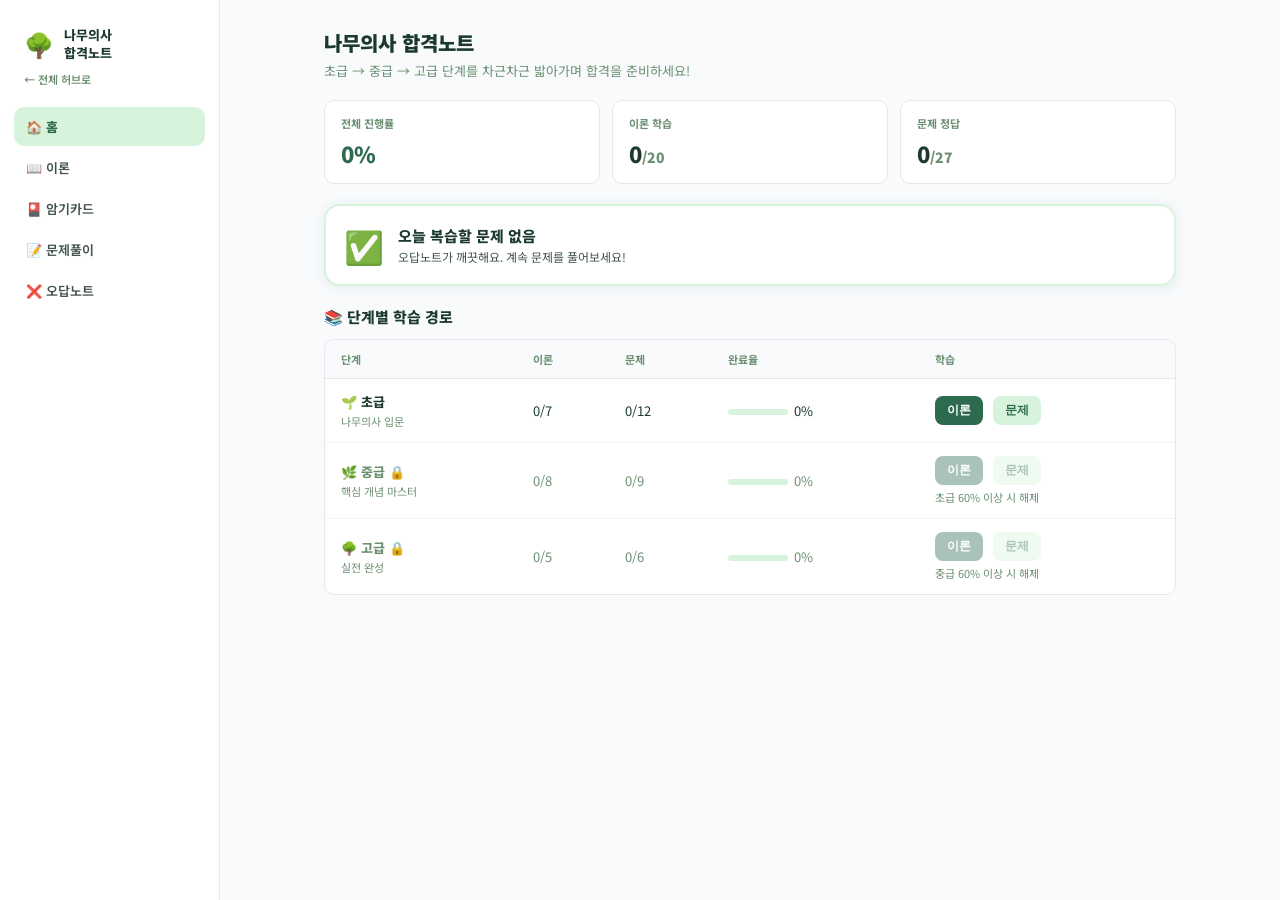
==== commit 7c61ff0d: "오답노트 고도화: 기능사·나무의사에 에빙하우스 SRS 간격복습 시스템 포팅 산업기사에만 있던 SRS(1·3·7·14·30일 간격, 홈 "오늘의 복습" 위젯, 마스터 처리)를 나머지" ====
--- a/나무의사/index.html
+++ b/나무의사/index.html
@@ -34,6 +34,8 @@
     </div>
 
     <div class="stat-row" id="stat-row"></div>
+
+    <div id="review-widget"></div>
 
     <div class="section-title">📚 단계별 학습 경로</div>
     <div id="stages-grid"></div>
--- a/나무의사/styles.css
+++ b/나무의사/styles.css
@@ -456,8 +456,46 @@
 .wrong-note-empty { text-align: center; padding: 60px 20px; color: var(--text-light); }
 .wrong-note-empty .empty-icon { font-size: 52px; margin-bottom: 12px; }
 
+.srs-summary-bar {
+  display: flex; gap: 10px; margin-bottom: 14px;
+  background: var(--white); border-radius: var(--radius); padding: 14px 10px; box-shadow: var(--shadow);
+}
+.srs-stat { flex: 1; text-align: center; }
+.srs-stat-num { display: block; font-size: 22px; font-weight: 900; color: var(--text-mid); }
+.srs-stat-num.due { color: #d97706; }
+.srs-stat-num.mastered { color: var(--correct); }
+.srs-stat-label { font-size: 11px; color: var(--text-light); font-weight: 600; }
+
+.srs-badge { font-size: 10px; font-weight: 700; padding: 2px 9px; border-radius: 20px; }
+.srs-badge.due { background: #fef3c7; color: #b45309; }
+.srs-badge.upcoming { background: var(--intermediate-bg); color: var(--intermediate); }
+.srs-badge.mastered { background: var(--correct-bg); color: var(--correct); }
+
+/* ══════════════════════════════════
+   REVIEW WIDGET (에빙하우스 SRS)
+══════════════════════════════════ */
+.review-card {
+  display: flex; align-items: center; gap: 14px;
+  border-radius: var(--radius); padding: 16px 18px;
+  margin-bottom: 20px; box-shadow: var(--shadow);
+}
+.review-card.due { background: linear-gradient(135deg, #fef3c7 0%, #fde68a 100%); border: 2px solid #f59e0b; }
+.review-card.clear { background: var(--white); border: 2px solid var(--green-pale); }
+.review-card-icon { font-size: 32px; flex-shrink: 0; }
+.review-card-body { flex: 1; }
+.review-card-title { font-size: 15px; font-weight: 800; color: var(--text-dark); }
+.review-card-desc { font-size: 12px; color: var(--text-mid); margin-top: 2px; }
+.review-card-btn {
+  background: #f59e0b; color: #fff; border: none; border-radius: var(--radius-sm);
+  padding: 11px 18px; font-size: 13px; font-weight: 800; cursor: pointer; white-space: nowrap;
+  transition: all .2s;
+}
+.review-card-btn:hover { background: #d97706; }
+
 .wrong-note-list { display: flex; flex-direction: column; gap: 12px; }
+.wrong-tools { display:flex; gap:8px; flex-wrap:wrap; margin-bottom:8px; }
 .wrong-note-card { background: var(--white); border-radius: var(--radius); padding: 18px 20px; box-shadow: var(--shadow); border-left: 5px solid var(--wrong); }
+.wrong-note-card.mastered { border-left-color: var(--correct); opacity: .8; }
 .wrong-note-meta { display: flex; justify-content: space-between; align-items: center; margin-bottom: 10px; flex-wrap: wrap; gap: 6px; }
 .wrong-note-subject { background: var(--wrong-bg); color: var(--wrong); border-radius: 20px; padding: 3px 10px; font-size: 11px; font-weight: 700; }
 .wrong-note-date { font-size: 11px; color: var(--text-light); }
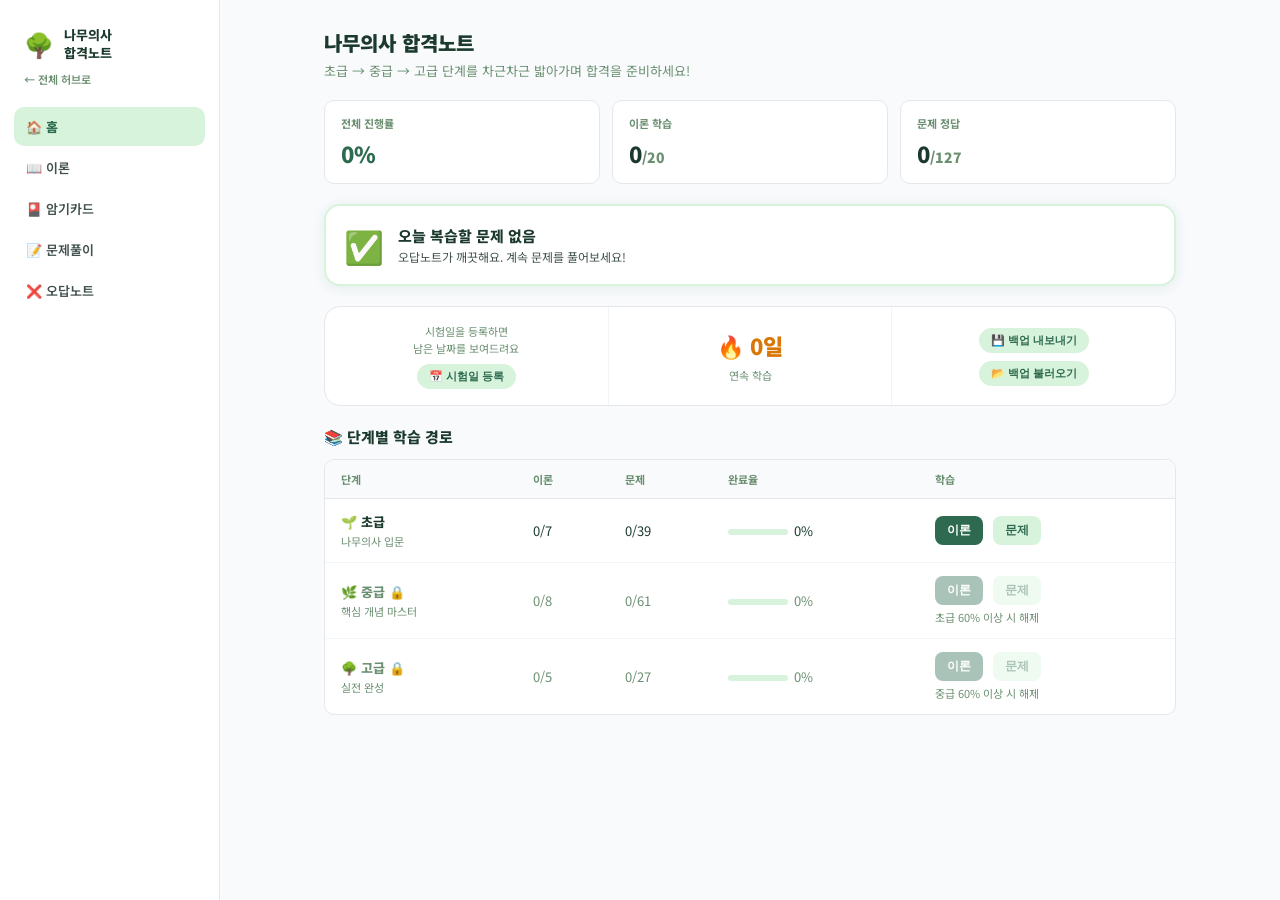
==== commit f55d8724: "학습자 편의 기능 대폭 강화 (3모듈 전체): 즐겨찾기 통일, D-day, 연속학습일, 진도 백업/복원 - 즐겨찾기(북마크): 산업기사에만 있던 기능을 기능사·나무의사에도 이식 -" ====
--- a/나무의사/index.html
+++ b/나무의사/index.html
@@ -36,6 +36,9 @@
     <div class="stat-row" id="stat-row"></div>
 
     <div id="review-widget"></div>
+
+    <div id="study-manage-widget"></div>
+    <input type="file" id="import-file-input" accept=".json" style="display:none">
 
     <div class="section-title">📚 단계별 학습 경로</div>
     <div id="stages-grid"></div>
--- a/나무의사/styles.css
+++ b/나무의사/styles.css
@@ -210,6 +210,16 @@
 .theory-card.level-고급 { border-left-color: var(--advanced); }
 .theory-card:hover { box-shadow: var(--shadow-hover); transform: translateX(3px); }
 .theory-card-info { flex: 1; }
+.bookmark-star-btn {
+  background: none; border: none; cursor: pointer; font-size: 18px;
+  padding: 2px 4px; line-height: 1; align-self: flex-start; flex-shrink: 0;
+}
+.bookmark-toggle-btn {
+  margin-left: auto; background: var(--green-pale); color: var(--green-dark);
+  border: none; border-radius: 20px; padding: 5px 12px; font-size: 12px;
+  font-weight: 700; cursor: pointer; transition: all .18s;
+}
+.bookmark-toggle-btn:hover { background: var(--green-dark); color: var(--white); }
 .theory-card-meta { display: flex; gap: 8px; align-items: center; margin-bottom: 5px; }
 .level-tag {
   font-size: 10px;
@@ -492,6 +502,34 @@
 }
 .review-card-btn:hover { background: #d97706; }
 
+/* ══════════════════════════════════
+   학습 관리 (D-day · 스트릭 · 백업)
+══════════════════════════════════ */
+.manage-card {
+  display: flex; gap: 0; background: var(--white); border: 1px solid #e5e7eb;
+  border-radius: var(--radius); margin-bottom: 20px; overflow: hidden;
+}
+.manage-col {
+  flex: 1; padding: 16px 14px; text-align: center; display: flex; flex-direction: column;
+  align-items: center; justify-content: center; gap: 6px;
+  border-right: 1px solid #f1f5f9;
+}
+.manage-col:last-child { border-right: none; }
+.dday-value { font-size: 22px; font-weight: 900; color: var(--green-dark); }
+.dday-label { font-size: 11px; color: var(--text-light); }
+.dday-empty { font-size: 11px; color: var(--text-light); line-height: 1.5; }
+.streak-value { font-size: 22px; font-weight: 900; color: #d97706; }
+.manage-mini-btn {
+  background: var(--green-pale); color: var(--green-dark); border: none; border-radius: 20px;
+  padding: 5px 12px; font-size: 11px; font-weight: 700; cursor: pointer; margin-top: 2px;
+}
+.manage-mini-btn:hover { background: var(--green-dark); color: var(--white); }
+@media (max-width: 500px) {
+  .manage-card { flex-direction: column; }
+  .manage-col { border-right: none; border-bottom: 1px solid #f1f5f9; }
+  .manage-col:last-child { border-bottom: none; flex-direction: row; gap: 10px; }
+}
+
 .wrong-note-list { display: flex; flex-direction: column; gap: 12px; }
 .wrong-tools { display:flex; gap:8px; flex-wrap:wrap; margin-bottom:8px; }
 .wrong-note-card { background: var(--white); border-radius: var(--radius); padding: 18px 20px; box-shadow: var(--shadow); border-left: 5px solid var(--wrong); }
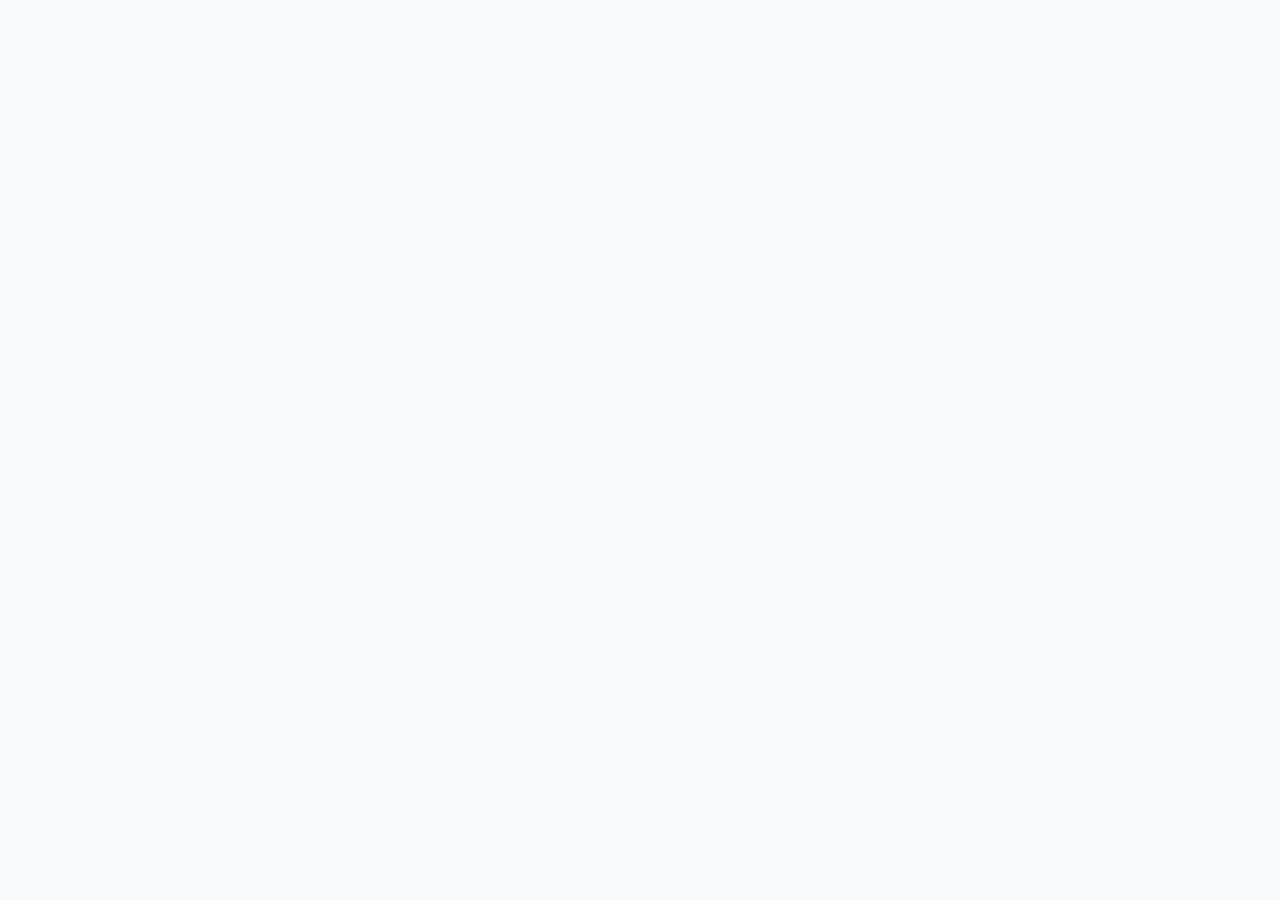
==== commit cb9b1e2a: "전체 사이트에 로그인 게이트 적용 (허브 + 3모듈) 기출모음에서 쓰던 Supabase 계정을 재사용해 허브·기능사·산업기사·나무의사 4개 화면 전부 로그인해야 콘텐츠가 보이도록 " ====
--- a/나무의사/index.html
+++ b/나무의사/index.html
@@ -11,7 +11,22 @@
 </head>
 <body>
 
-<div class="app-shell">
+<div id="site-gate" class="gate-wrap" style="display:none">
+  <h2>로그인이 필요해요</h2>
+  <p>이 사이트는 본인만 볼 수 있도록 비공개로 운영돼요.</p>
+  <div class="gate-field">
+    <label>이메일</label>
+    <input type="email" id="site-gate-email" autocomplete="username">
+  </div>
+  <div class="gate-field">
+    <label>비밀번호</label>
+    <input type="password" id="site-gate-pw" autocomplete="current-password">
+  </div>
+  <button class="gate-submit" id="site-gate-submit">로그인</button>
+  <div class="gate-error" id="site-gate-error"></div>
+</div>
+
+<div class="app-shell" id="app-content" style="display:none">
 <aside class="sidebar">
   <div class="sidebar-brand"><span class="logo">🌳</span><span class="name">나무의사<br>합격노트</span></div>
   <a class="sidebar-back" href="../index.html">← 전체 허브로</a>
@@ -21,6 +36,7 @@
     <button data-page="flashcard">🎴 암기카드</button>
     <button data-page="quiz">📝 문제풀이</button>
     <button data-page="wrong">❌ 오답노트</button>
+    <a href="#" onclick="siteLogout();return false">🔓 로그아웃</a>
   </nav>
 </aside>
 <div class="main-content">
@@ -167,5 +183,44 @@
 <script src="data/theories.js"></script>
 <script src="data/questions.js"></script>
 <script src="app.js"></script>
+
+<script type="module">
+import { createClient } from 'https://esm.sh/@supabase/supabase-js@2';
+const supabase = createClient(
+  'https://emaoowngreujdyxaigrd.supabase.co',
+  'sb_publishable_mX_MJUevqR5VVTrbZqeu_A_l47nuhAq'
+);
+const gate = document.getElementById('site-gate');
+const content = document.getElementById('app-content');
+const gateError = document.getElementById('site-gate-error');
+const submitBtn = document.getElementById('site-gate-submit');
+
+function showApp() { gate.style.display = 'none'; content.style.display = ''; }
+function showGate() { content.style.display = 'none'; gate.style.display = ''; }
+
+submitBtn.addEventListener('click', doLogin);
+document.getElementById('site-gate-pw').addEventListener('keydown', (e) => { if (e.key === 'Enter') doLogin(); });
+
+async function doLogin() {
+  const email = document.getElementById('site-gate-email').value.trim();
+  const password = document.getElementById('site-gate-pw').value;
+  gateError.textContent = '';
+  submitBtn.disabled = true;
+  const { error } = await supabase.auth.signInWithPassword({ email, password });
+  submitBtn.disabled = false;
+  if (error) { gateError.textContent = '로그인 실패: 이메일 또는 비밀번호를 확인해주세요.'; return; }
+  showApp();
+}
+
+window.siteLogout = async function () {
+  await supabase.auth.signOut();
+  location.reload();
+};
+
+supabase.auth.getSession().then(({ data }) => {
+  if (data.session) showApp(); else showGate();
+});
+</script>
+
 </body>
 </html>
--- a/나무의사/styles.css
+++ b/나무의사/styles.css
@@ -33,6 +33,24 @@
   min-height: 100vh;
 }
 
+/* ── 전체 사이트 로그인 게이트 ── */
+.gate-wrap { max-width: 380px; margin: 80px auto; background: var(--white); border-radius: var(--radius); box-shadow: var(--shadow); padding: 32px 28px; }
+.gate-wrap h2 { font-size: 18px; margin-bottom: 6px; color: var(--text-dark); }
+.gate-wrap p { font-size: 13px; color: var(--text-light); margin-bottom: 20px; }
+.gate-field { margin-bottom: 14px; }
+.gate-field label { display: block; font-size: 12px; font-weight: 700; color: var(--text-mid); margin-bottom: 5px; }
+.gate-field input {
+  width: 100%; padding: 11px 12px; border: 2px solid var(--green-pale); border-radius: var(--radius-sm);
+  font-size: 14px; font-family: inherit; box-sizing: border-box;
+}
+.gate-field input:focus { outline: none; border-color: var(--green-mid); }
+.gate-submit {
+  width: 100%; padding: 12px; border: none; border-radius: var(--radius-sm);
+  background: var(--green-dark); color: #fff; font-weight: 800; font-size: 14px; cursor: pointer; margin-top: 6px;
+}
+.gate-submit:disabled { opacity: .6; cursor: default; }
+.gate-error { color: #dc2626; font-size: 12px; margin-top: 10px; min-height: 16px; }
+
 .logo { font-size: 22px; }
 
 /* ── App Shell: Sidebar Dashboard Layout ── */
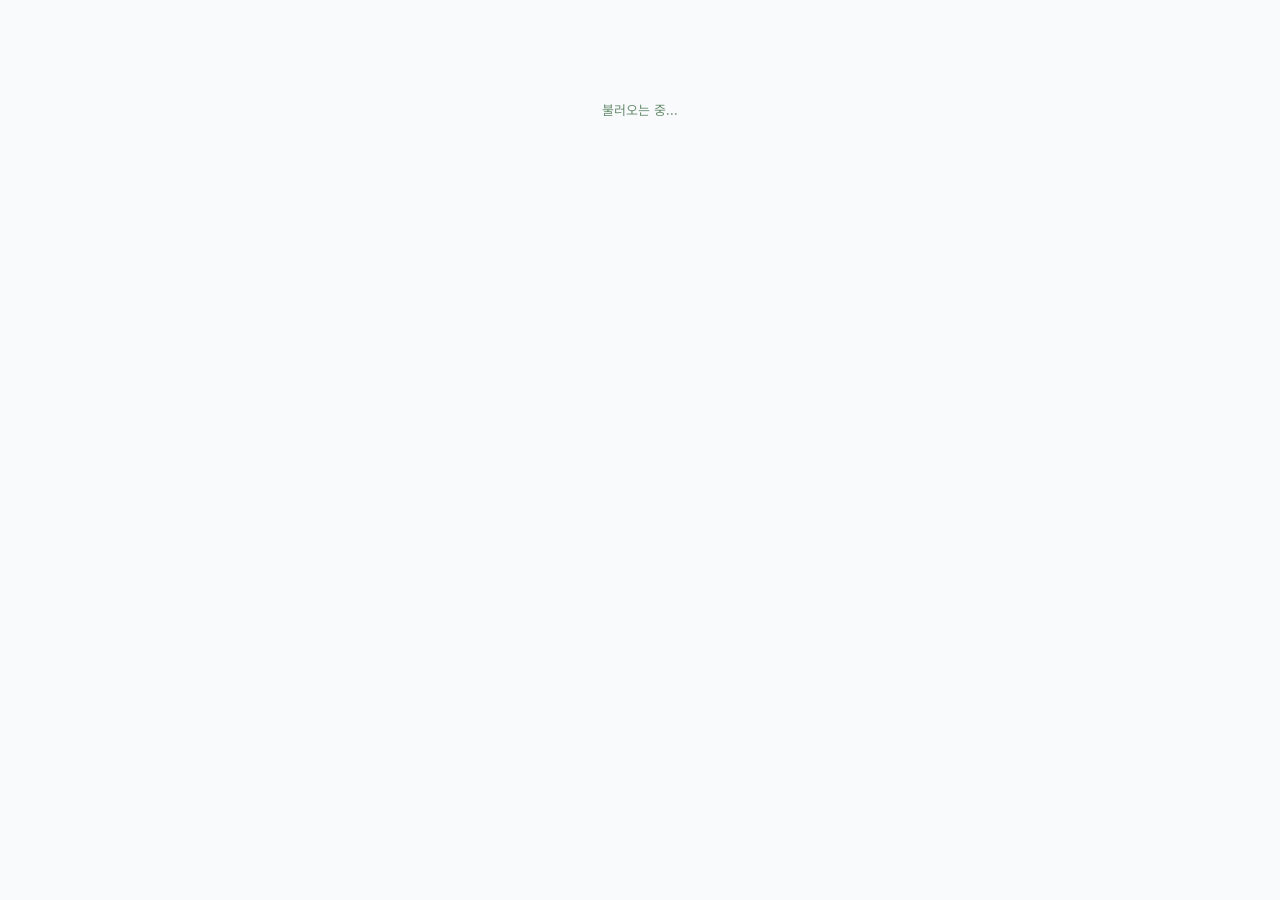
==== commit 0d1d58b9: "이론·문제 데이터를 Supabase로 완전 마이그레이션 (진짜 접근제어) 기존엔 로그인 게이트가 화면만 가렸고 data/theories.js·questions.js는 정적 파일이라" ====
--- a/나무의사/index.html
+++ b/나무의사/index.html
@@ -10,6 +10,8 @@
   <link rel="stylesheet" href="styles.css">
 </head>
 <body>
+
+<div id="site-loading" style="text-align:center;padding:100px 20px;color:var(--text-light);font-size:13px">불러오는 중...</div>
 
 <div id="site-gate" class="gate-wrap" style="display:none">
   <h2>로그인이 필요해요</h2>
@@ -180,8 +182,6 @@
 
 <div id="toast" class="toast"></div>
 
-<script src="data/theories.js"></script>
-<script src="data/questions.js"></script>
 <script src="app.js"></script>
 
 <script type="module">
@@ -190,13 +190,42 @@
   'https://emaoowngreujdyxaigrd.supabase.co',
   'sb_publishable_mX_MJUevqR5VVTrbZqeu_A_l47nuhAq'
 );
+const MODULE_NAME = '나무의사';
+
+const loading = document.getElementById('site-loading');
 const gate = document.getElementById('site-gate');
 const content = document.getElementById('app-content');
 const gateError = document.getElementById('site-gate-error');
 const submitBtn = document.getElementById('site-gate-submit');
 
-function showApp() { gate.style.display = 'none'; content.style.display = ''; }
-function showGate() { content.style.display = 'none'; gate.style.display = ''; }
+function showLoading() { gate.style.display = 'none'; content.style.display = 'none'; loading.style.display = ''; }
+function showGate() { loading.style.display = 'none'; content.style.display = 'none'; gate.style.display = ''; }
+function showApp() { loading.style.display = 'none'; gate.style.display = 'none'; content.style.display = ''; }
+
+async function loadDataAndStart() {
+  showLoading();
+  const [tRes, qRes] = await Promise.all([
+    supabase.from('cert_theories').select('*').eq('module', MODULE_NAME).order('id'),
+    supabase.from('cert_questions').select('*').eq('module', MODULE_NAME).order('id')
+  ]);
+  if (tRes.error || qRes.error) {
+    gateError.textContent = '데이터를 불러오지 못했어요. 새로고침해 주세요.';
+    showGate();
+    return;
+  }
+  const theories = tRes.data.map(r => ({
+    id: r.id, level: r.level, subject: r.subject, topic: r.topic, title: r.title, summary: r.summary,
+    keywords: r.keywords, mnemonic: r.mnemonic, acronym: r.acronym, illustration: r.illustration,
+    content: r.content, relatedQuestions: r.related_questions
+  }));
+  const questions = qRes.data.map(r => ({
+    id: r.id, level: r.level, type: r.type, subject: r.subject, topic: r.topic, question: r.question,
+    choices: r.choices, answer: r.answer, explanation: r.explanation, linkedTheory: r.linked_theory
+  }));
+  window.setData(theories, questions);
+  showApp();
+  window.startApp();
+}
 
 submitBtn.addEventListener('click', doLogin);
 document.getElementById('site-gate-pw').addEventListener('keydown', (e) => { if (e.key === 'Enter') doLogin(); });
@@ -209,7 +238,7 @@
   const { error } = await supabase.auth.signInWithPassword({ email, password });
   submitBtn.disabled = false;
   if (error) { gateError.textContent = '로그인 실패: 이메일 또는 비밀번호를 확인해주세요.'; return; }
-  showApp();
+  loadDataAndStart();
 }
 
 window.siteLogout = async function () {
@@ -218,7 +247,7 @@
 };
 
 supabase.auth.getSession().then(({ data }) => {
-  if (data.session) showApp(); else showGate();
+  if (data.session) loadDataAndStart(); else showGate();
 });
 </script>
 
